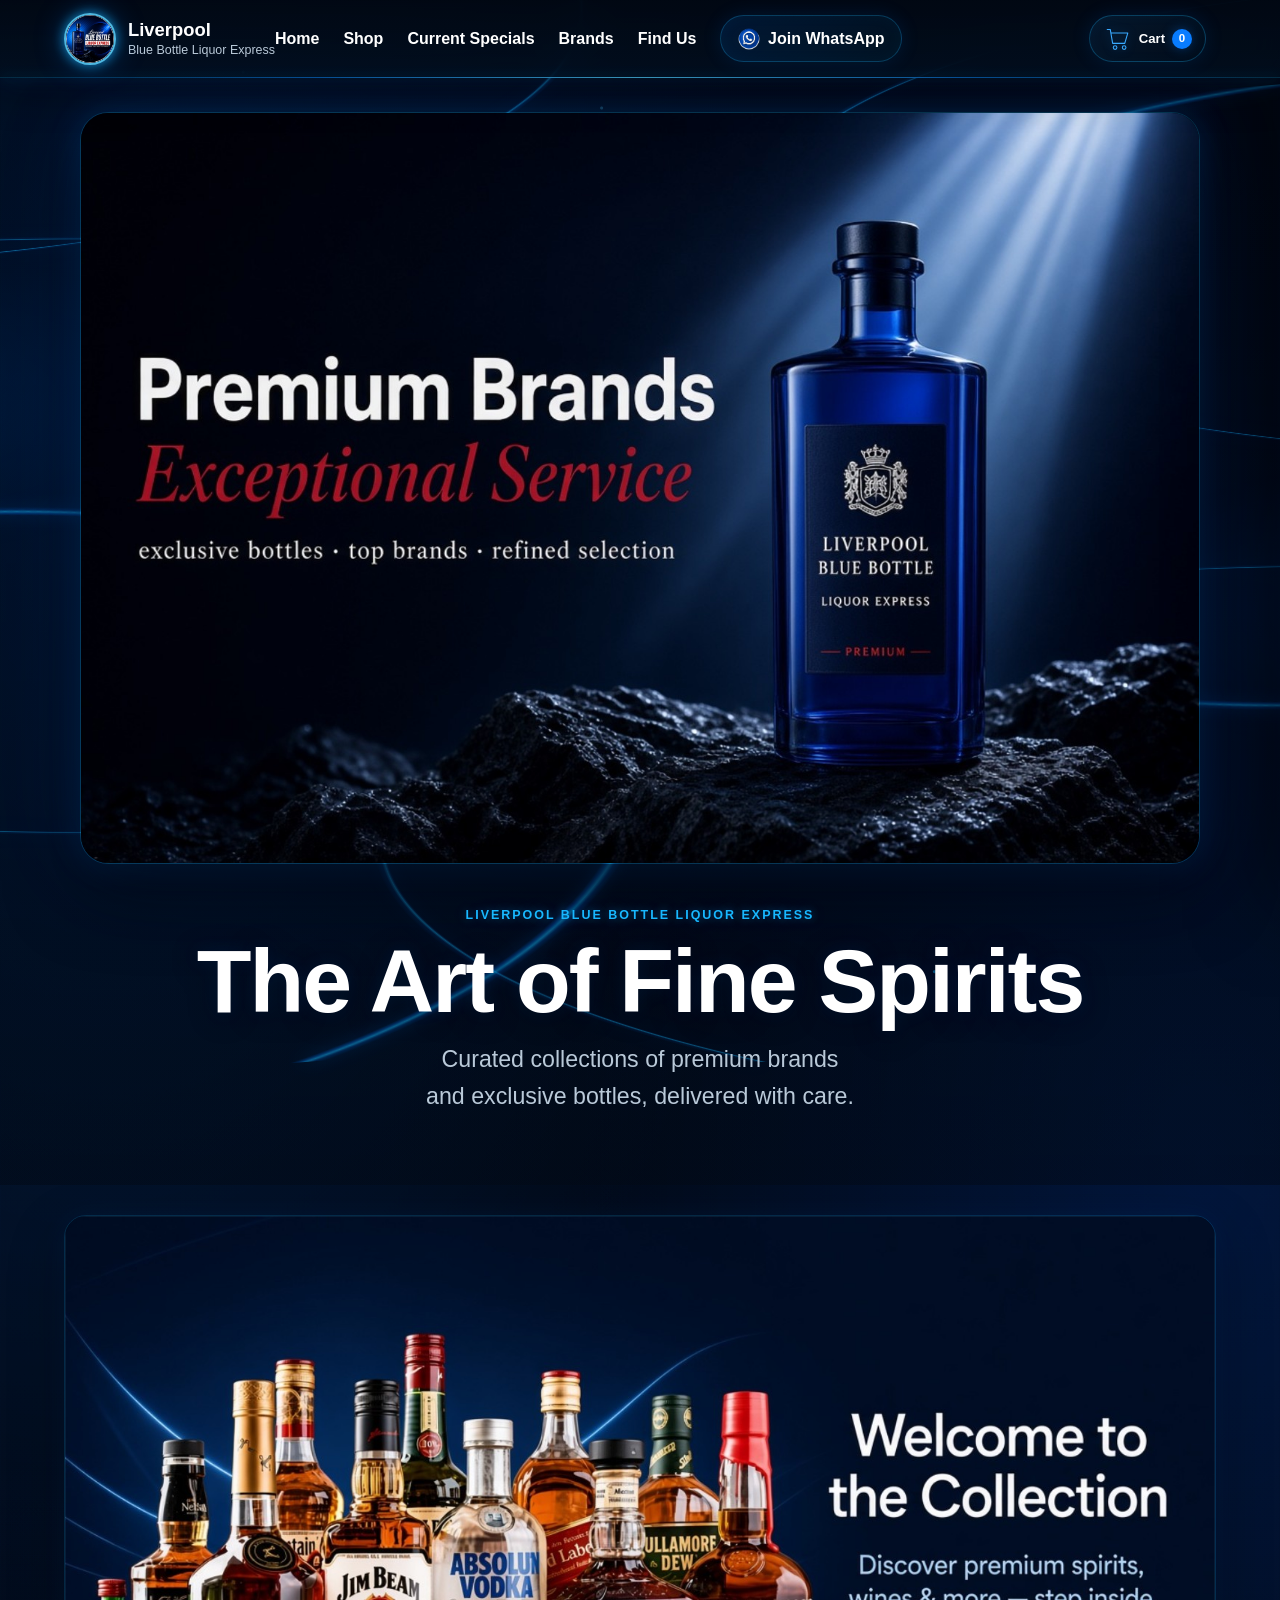
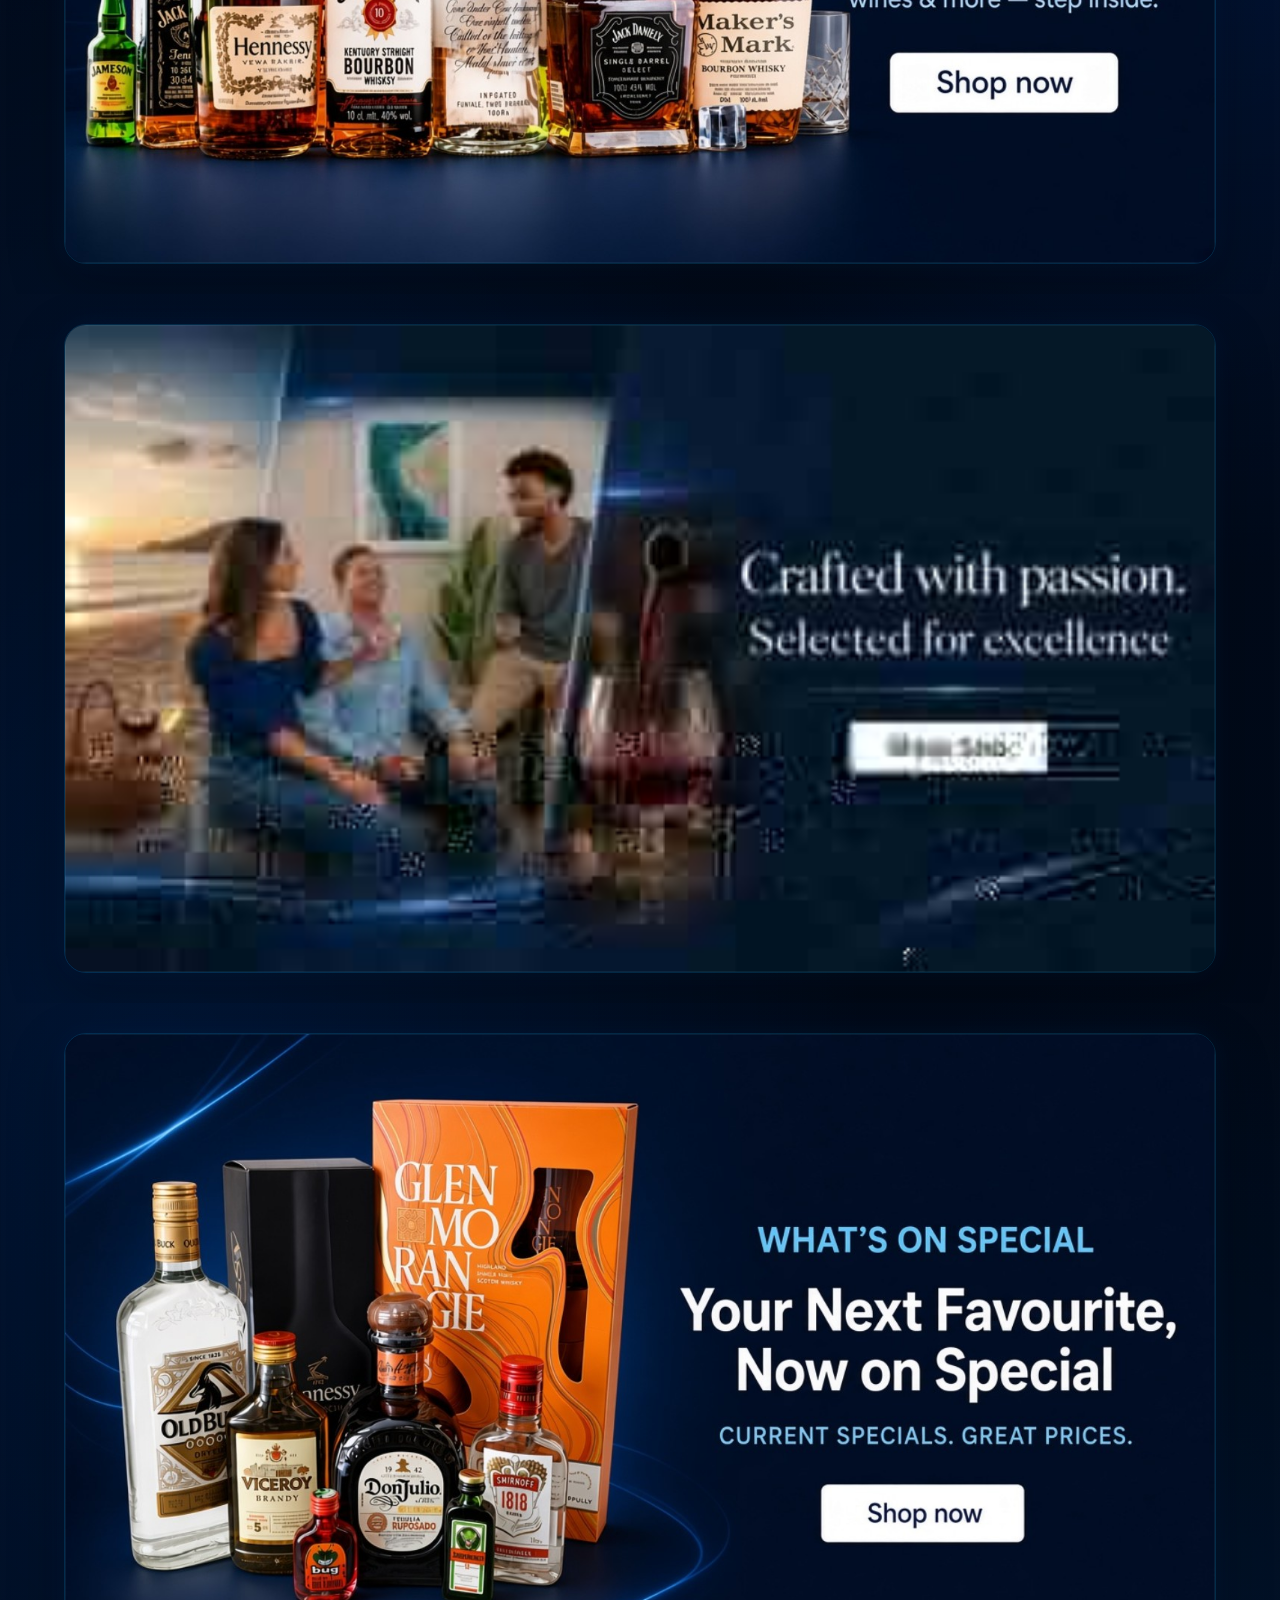
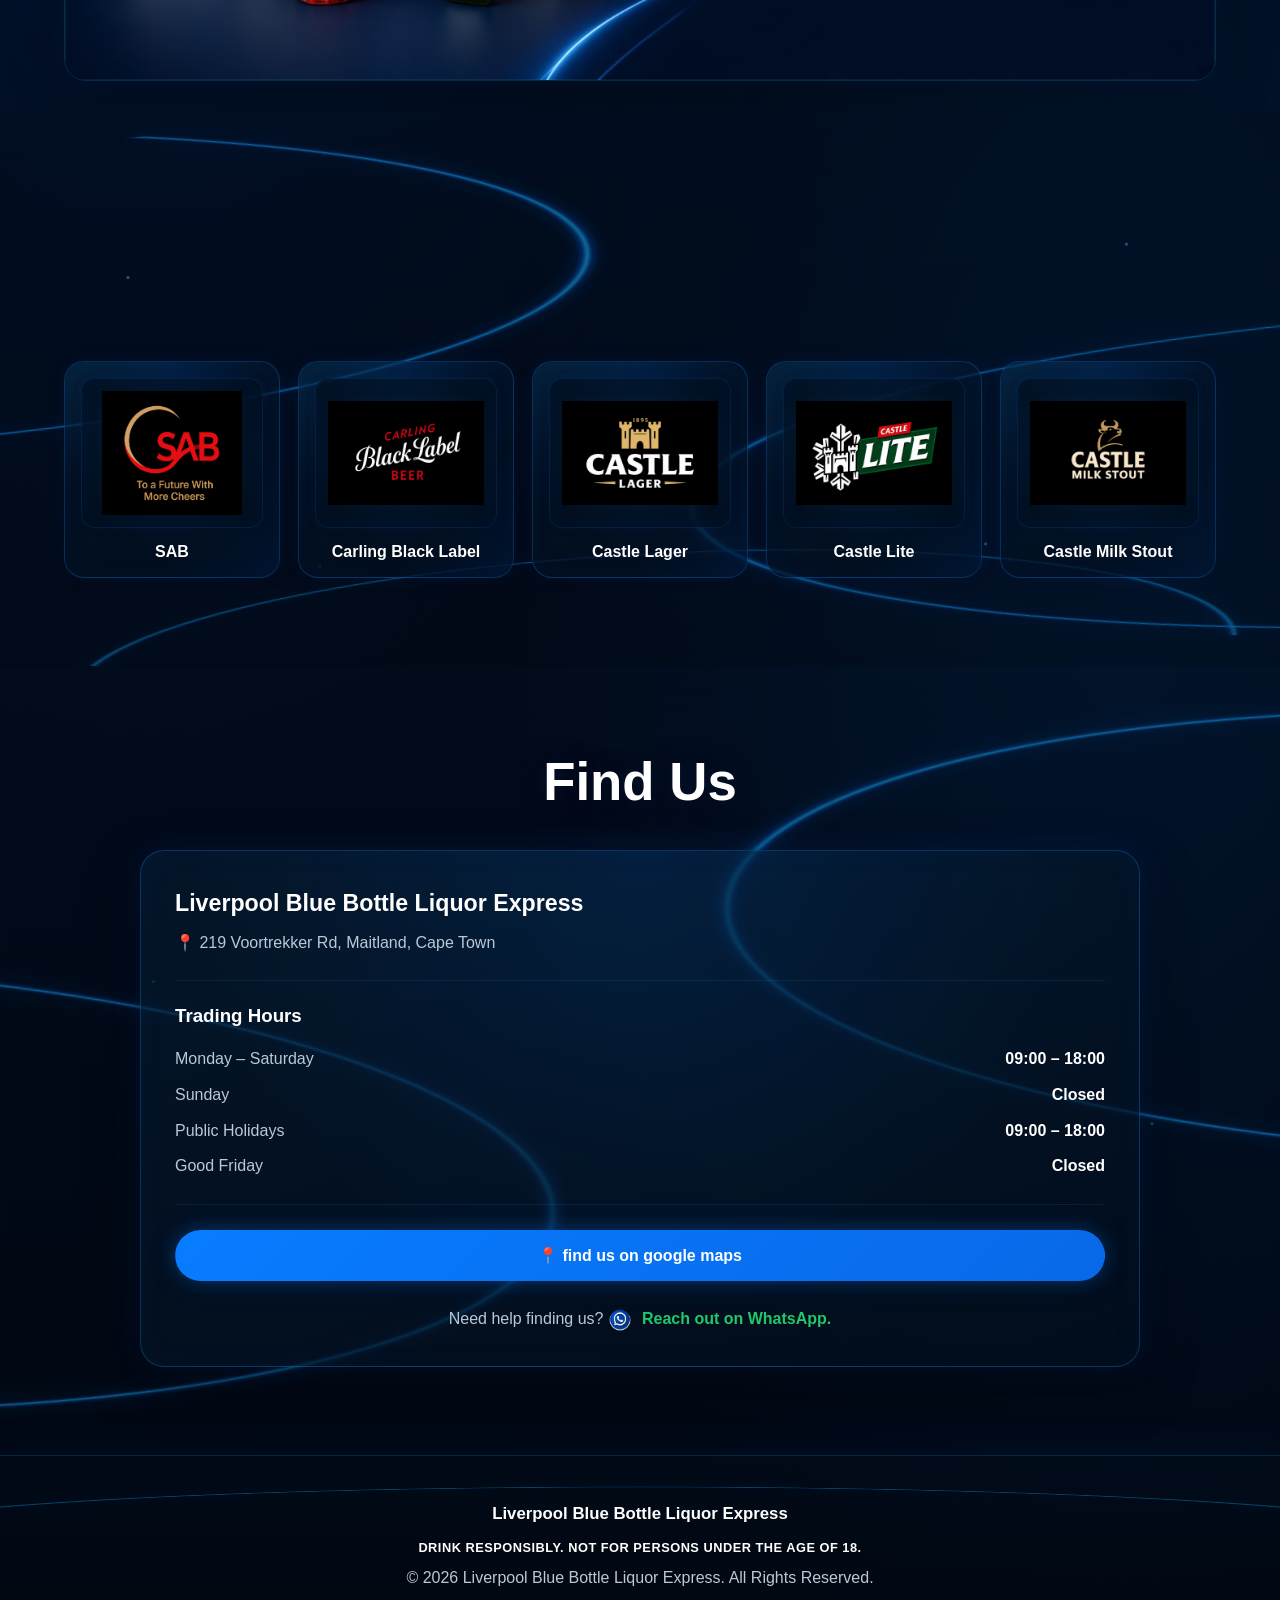
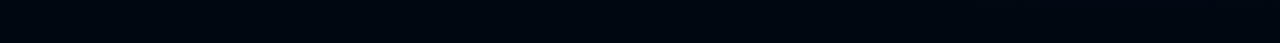
==== index.html @ b477f8f3 "Add Wine homepage section and collection banner" ====
<!DOCTYPE html>
<html data-page="home" lang="en">
<head>
<meta charset="utf-8"/>
<meta content="width=device-width, initial-scale=1.0" name="viewport"/>
<meta content="Liverpool Blue Bottle Liquor Express - current specials and great prices in Maitland, Cape Town." name="description"/>
<title>Liverpool Blue Bottle Liquor Express</title>
<link href="style.css" rel="stylesheet"/>
</head>
<body data-page="home">
<header class="site-header" id="siteHeader">
<a aria-label="Liverpool Blue Bottle Liquor Express home" class="brand" href="index.html#home">
<span aria-hidden="true" class="brand-mark">
<img alt="" height="52" src="liverpool-blue-bottle-logo.jpg" width="52"/>
</span>
<span class="brand-text">
<strong>Liverpool</strong>
<span>Blue Bottle Liquor Express</span>
</span>
</a>
<nav aria-label="Main navigation" class="desktop-nav">
<a href="index.html#home">Home</a>
<a href="shop.html#shop">Shop</a><a href="specials.html#specials">Current Specials</a>
<a href="index.html#brands">Brands</a>
<a href="index.html#visit">Find Us</a>
<a class="nav-whatsapp" href="https://chat.whatsapp.com/KhL1POpYe193PLN90ObRug" rel="noopener noreferrer" target="_blank">
<img alt="" aria-hidden="true" class="whatsapp-icon" height="24" src="whatsapp-icon.png" width="24"/>
      Join WhatsApp
    </a>
</nav>
<button aria-controls="cartDrawer" aria-expanded="false" aria-label="Open shopping cart" class="cart-button" id="cartButton" type="button">
<span aria-hidden="true" class="cart-icon-wrap">
<svg class="cart-svg" focusable="false" viewbox="0 0 48 48"><path d="M7 9h5l4 23h20l5-17H14"></path><circle cx="20" cy="39" r="3"></circle><circle cx="35" cy="39" r="3"></circle></svg>
<span class="cart-bottle-badge" id="cartBottleBadge"><svg focusable="false" viewbox="0 0 24 24"><path d="M9 3h6v4l1 2v11a2 2 0 0 1-2 2h-4a2 2 0 0 1-2-2V9l1-2V3Z"></path></svg></span>
</span>
<span class="cart-label">Cart</span>
<span class="cart-count" id="cartCount">0</span>
</button>
<button aria-controls="mobileMenu" aria-expanded="false" aria-label="Open menu" class="menu-toggle" id="menuToggle" type="button">
    ☰
  </button>
</header>
<div class="mobile-menu" id="mobileMenu">
<a href="index.html#home">Home</a>
<a href="shop.html#shop">Shop</a><a href="specials.html#specials">Current Specials</a>
<a href="index.html#brands">Brands</a>
<a href="index.html#visit">Find Us</a>
<a class="menu-whatsapp" href="https://chat.whatsapp.com/KhL1POpYe193PLN90ObRug" rel="noopener noreferrer" target="_blank">
<img alt="" aria-hidden="true" class="whatsapp-icon" height="24" src="whatsapp-icon.png" width="24"/>
    Join WhatsApp
  </a>
</div>
<main>
<!-- ============================================================
     HERO
     ============================================================ -->
<section class="hero" id="home">
<div aria-label="Liverpool Blue Bottle promotional banner" class="hero-banner">
<img alt="Premium Brands — Exceptional Service — Liverpool Blue Bottle Liquor Express" class="hero-banner-image" fetchpriority="high" height="1031" src="liverpool-blue-bottle-banner.jpg" width="1536"/>
</div>
<div class="hero-content">
<p class="eyebrow">
      LIVERPOOL BLUE BOTTLE LIQUOR EXPRESS
    </p>
<h1>
      The Art of Fine Spirits
    </h1>
<p class="hero-subtitle">
      Curated collections of premium brands<br/>
      and exclusive bottles, delivered with care.
    </p>
</div>
</section><section aria-label="Shop all products promotion" class="shop-promo section">
<div class="shop-promo-banner">
<a aria-label="Enter the Liverpool Blue Bottle shop" class="shop-promo-link" href="shop.html#shop">
<img alt="Welcome to the Collection — Discover premium spirits, wines and more — Shop now" class="shop-promo-image" height="864" loading="lazy" src="shop-promo-banner.jpg" width="1536"/>
</a>
</div>
</section><section aria-label="Wine collection promotion" class="shop-promo section">
<div class="shop-promo-banner">
<a aria-label="Enter the Liverpool Blue Bottle wine collection" class="shop-promo-link" href="wine.html#wine">
<img alt="Wine collection — crafted with passion — selected for excellence — Shop now" class="shop-promo-image" height="864" loading="lazy" src="wine-promo-banner.jpg" width="1536"/>
</a>
</div>
</section><section aria-label="Current specials promotion" class="specials-promo section">
<div class="specials-promo-banner">
<a aria-label="View current specials" class="specials-promo-link" href="specials.html#specials">
<img alt="What's on special — Your Next Favourite, Now on Special — Current Specials. Great Prices." class="specials-promo-image" height="864" loading="lazy" src="specials-promo-banner.jpg" width="1536"/>
</a>
</div>
</section>
<!-- ============================================================
     CURRENT SPECIALS
     ============================================================ -->
<!-- ============================================================
     FEATURED BRANDS
     ============================================================ -->
<section class="section brands-section" id="brands">
<div class="section-heading">
<p class="eyebrow">
      BRANDS YOU KNOW
    </p>
<h2>
      Featured Brands
    </h2>
<p class="specials-subtitle">
      QUALITY BRANDS. GREAT CHOICE.
    </p>
</div>
<div class="brands-grid">
<article class="brand-card">
<div class="brand-logo-area">
<img alt="SAB" loading="lazy" src="sab-logo.png"/>
</div>
<h3>SAB</h3>
</article>
<article class="brand-card">
<div class="brand-logo-area">
<img alt="Carling Black Label" loading="lazy" src="carling-black-label-logo.png"/>
</div>
<h3>Carling Black Label</h3>
</article>
<article class="brand-card">
<div class="brand-logo-area">
<img alt="Castle Lager" loading="lazy" src="castle-lager-logo.png"/>
</div>
<h3>Castle Lager</h3>
</article>
<article class="brand-card">
<div class="brand-logo-area">
<img alt="Castle Lite" loading="lazy" src="castle-lite-logo.png"/>
</div>
<h3>Castle Lite</h3>
</article>
<article class="brand-card">
<div class="brand-logo-area">
<img alt="Castle Milk Stout" loading="lazy" src="castle-milk-stout-logo.png"/>
</div>
<h3>Castle Milk Stout</h3>
</article>
</div>
</section>
<!-- ============================================================
     FIND US
     ============================================================ -->
<section class="visit section" id="visit">
<div class="section-heading">
<h2>Find Us</h2>
</div>
<div class="visit-card">
<div class="visit-main">
<h3>
        Liverpool Blue Bottle Liquor Express
      </h3>
<p class="address">
        📍 219 Voortrekker Rd, Maitland, Cape Town
      </p>
</div>
<div class="hours">
<h3>Trading Hours</h3>
<p>
<span>Monday – Saturday</span>
<strong>09:00 – 18:00</strong>
</p>
<p>
<span>Sunday</span>
<strong>Closed</strong>
</p>
<p>
<span>Public Holidays</span>
<strong>09:00 – 18:00</strong>
</p>
<p>
<span>Good Friday</span>
<strong>Closed</strong>
</p>
</div>
<a class="btn primary" href="https://www.google.com/maps/search/?api=1&amp;query=219+Voortrekker+Rd,+Maitland,+Cape+Town" rel="noopener noreferrer" target="_blank">
      📍 find us on google maps
    </a>
<p class="whatsapp-prompt">

      Need help finding us?

      <a class="whatsapp-prompt-link" href="https://chat.whatsapp.com/KhL1POpYe193PLN90ObRug" rel="noopener noreferrer" target="_blank">
<img alt="" aria-hidden="true" class="whatsapp-icon prompt-icon" height="24" src="whatsapp-icon.png" width="24"/>

        Reach out on WhatsApp.

      </a>
</p>
</div>
</section>
<!-- ============================================================
     SHOPPING CART / ORDER SYSTEM
     ============================================================ -->
<div class="cart-overlay" hidden="" id="cartOverlay"></div>
<aside aria-hidden="true" aria-labelledby="cartTitle" class="cart-drawer" id="cartDrawer">
<div class="cart-drawer-header">
<div>
<p class="cart-eyebrow">YOUR SELECTION</p>
<h2 id="cartTitle">Shopping Cart</h2>
</div>
<button aria-label="Close shopping cart" class="cart-close" id="cartClose" type="button">×</button>
</div>
<div class="collection-notice">
<strong>IN-STORE COLLECTION ONLY</strong>
<span>Cash on collection • No delivery</span>
</div>
<div class="cart-items" id="cartItems"></div>
<div class="cart-empty" id="cartEmpty">
<div aria-hidden="true" class="empty-cart-icon"><svg viewbox="0 0 48 48"><path d="M7 9h5l4 23h20l5-17H14"></path><circle cx="20" cy="39" r="3"></circle><circle cx="35" cy="39" r="3"></circle></svg></div>
<h3>Your cart is empty</h3>
<p>Add products from the shop or current specials to start your order.</p>
</div>
<div class="cart-summary" hidden="" id="cartSummary">
<div><span>Subtotal</span><strong id="cartSubtotal">R0.00</strong></div>
<div><span>Discount</span><strong class="discount" id="cartDiscount">–R0.00</strong></div>
<div class="cart-total"><span>Total</span><strong id="cartTotal">R0.00</strong></div>
<button class="clear-cart-button" hidden="" id="clearCartButton" type="button">Clear All</button>
</div>
<form class="order-form" hidden="" id="orderForm">
<label for="customerName">Customer name</label>
<input autocomplete="name" id="customerName" name="customerName" placeholder="Your name" required="" type="text"/>
<label for="customerPhone">Phone</label>
<input autocomplete="tel" id="customerPhone" name="customerPhone" placeholder="Your phone number" required="" type="tel"/>
<button class="place-order-button" id="placeOrderButton" type="submit">
<span aria-hidden="true" class="place-order-bottle"><svg viewbox="0 0 24 24"><path d="M9 3h6v4l1 2v11a2 2 0 0 1-2 2h-4a2 2 0 0 1-2-2V9l1-2V3Z"></path><path class="plus" d="M12 11v6M9 14h6"></path></svg></span>
<span>Place Order – Get Ticket</span>
</button>
</form>
<div class="order-confirmation" hidden="" id="orderConfirmation">
<div class="ticket-kicker">ORDER CONFIRMED</div>
<div class="ticket-number" id="ticketNumber">LBB-000000</div>
<p class="confirmation-note">Your order is ready for in-store collection. Your WhatsApp message has been prepared.</p>
<div class="confirmation-summary" id="confirmationSummary"></div>
<button class="new-order-button" id="newOrderButton" type="button">Start New Order</button>
</div>
</aside>
</main>
<!-- ============================================================
     FOOTER
     ============================================================ -->
<footer>
<div class="footer-brand">
    Liverpool Blue Bottle Liquor Express
  </div>
<p class="responsible">
    DRINK RESPONSIBLY.
    NOT FOR PERSONS UNDER THE AGE OF 18.
  </p>
<p>
    © <span id="year"></span>
    Liverpool Blue Bottle Liquor Express.
    All Rights Reserved.
  </p>
</footer>
<!-- ============================================================
     BACK TO TOP
     ============================================================ -->
<button aria-label="Back to top" class="back-top" id="backTop" type="button">
  ↑
</button>
<script src="catalog-data.js"></script><script src="catalog.js"></script><script src="script.js"></script>
</body>
</html>
---- style.css ----
@import url("style-base.css");
@import url("product-card-fix.css");
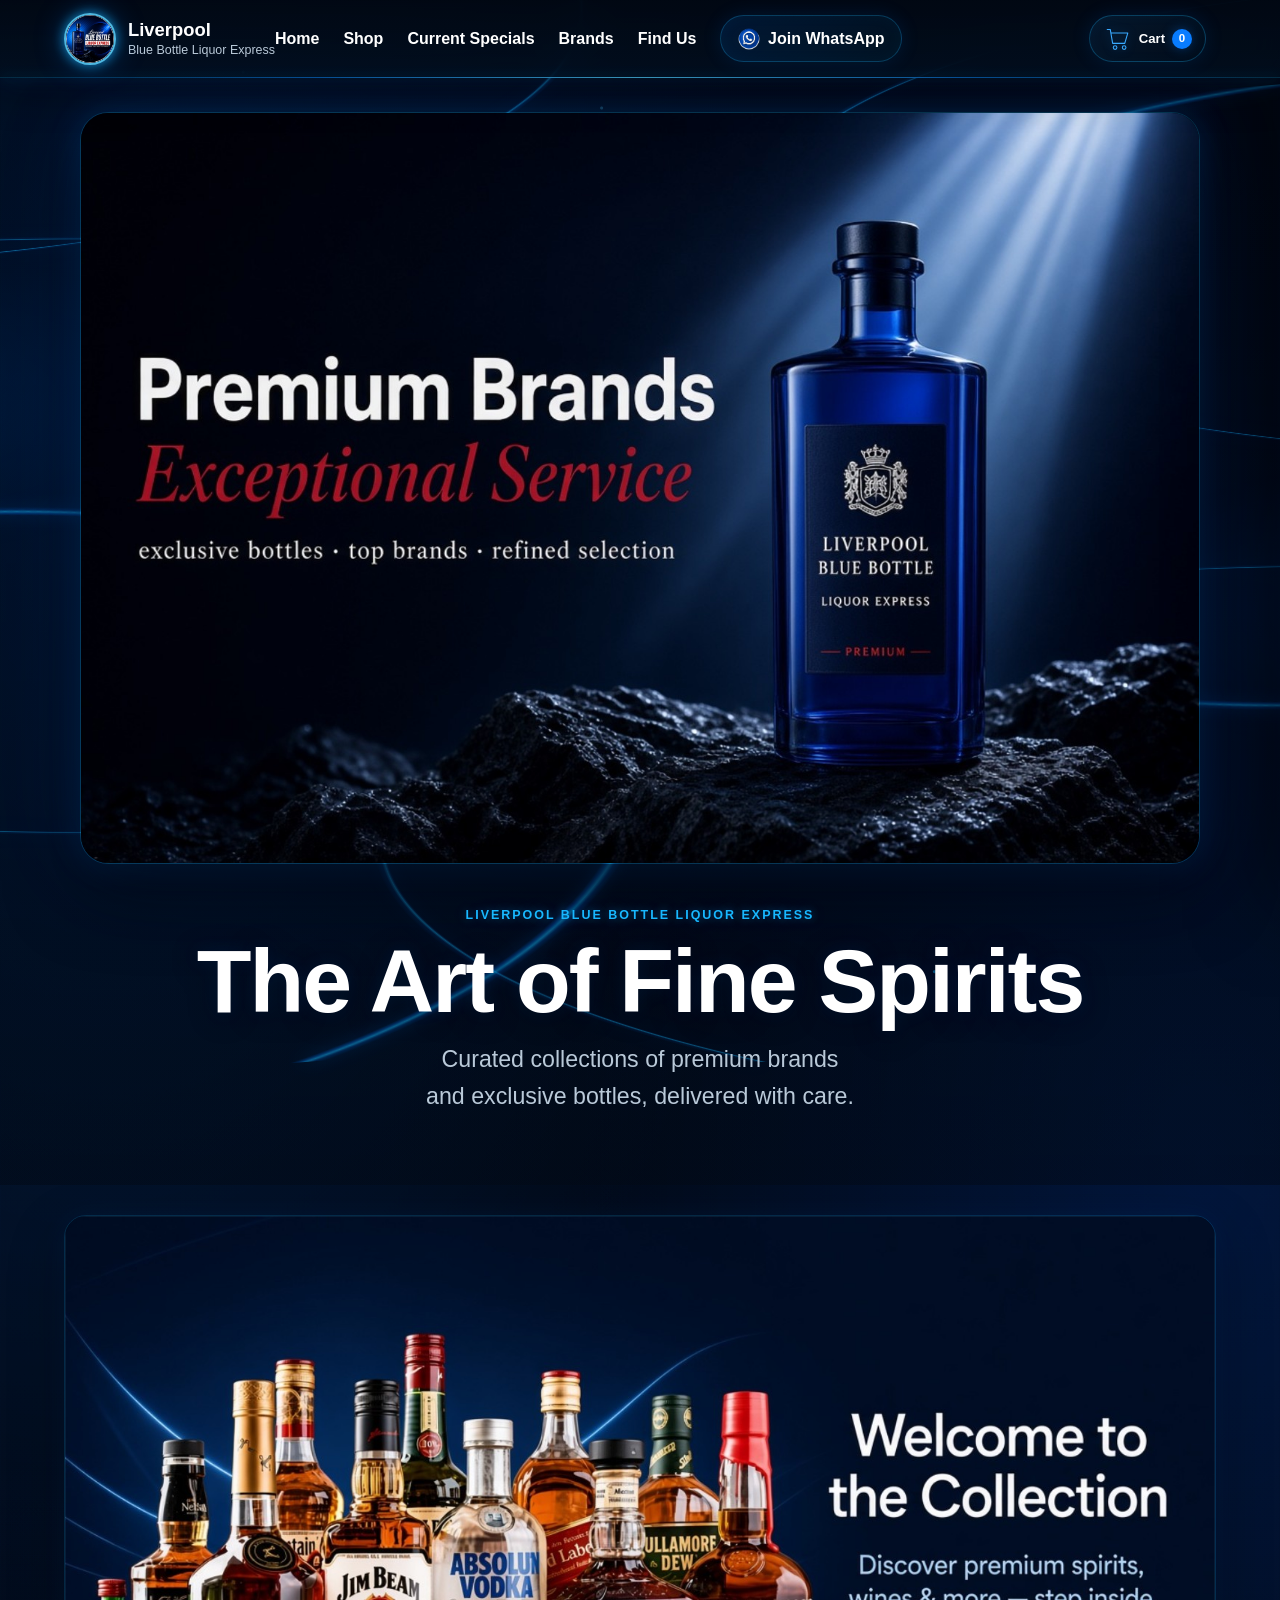
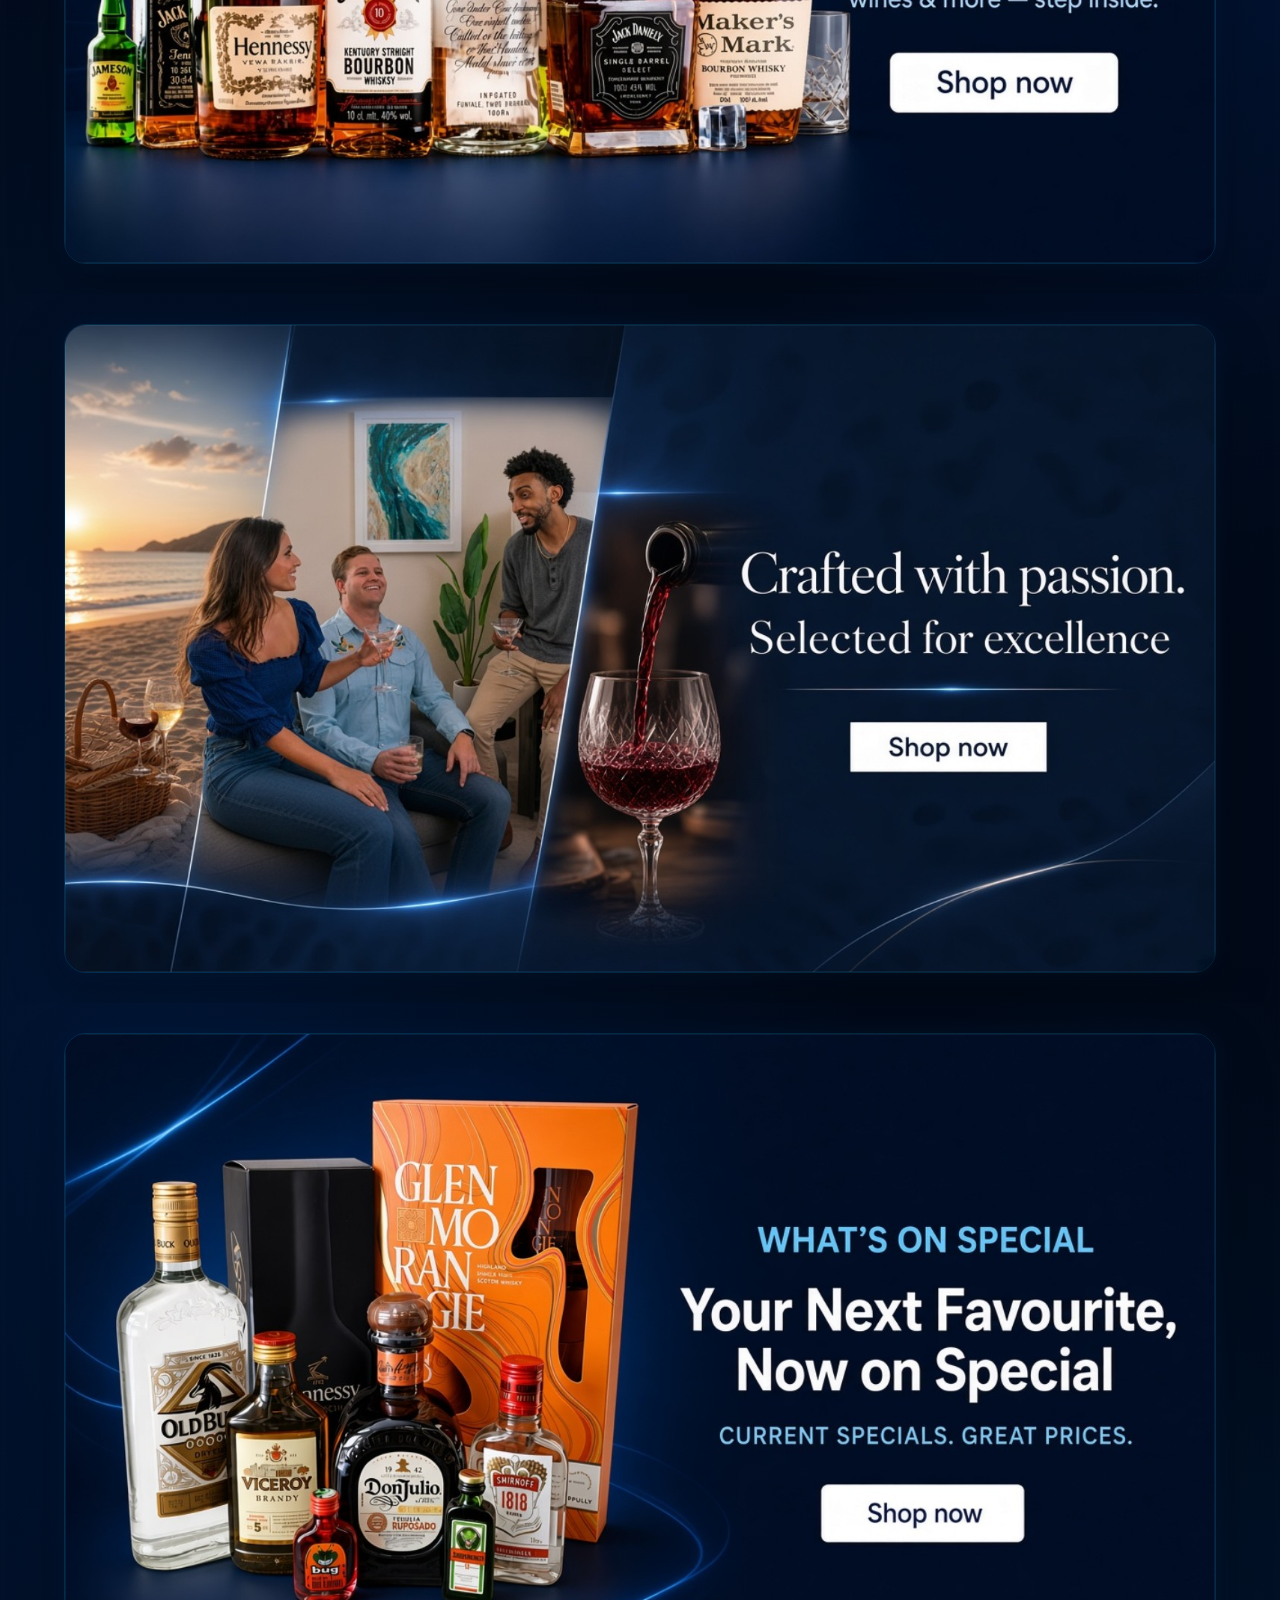
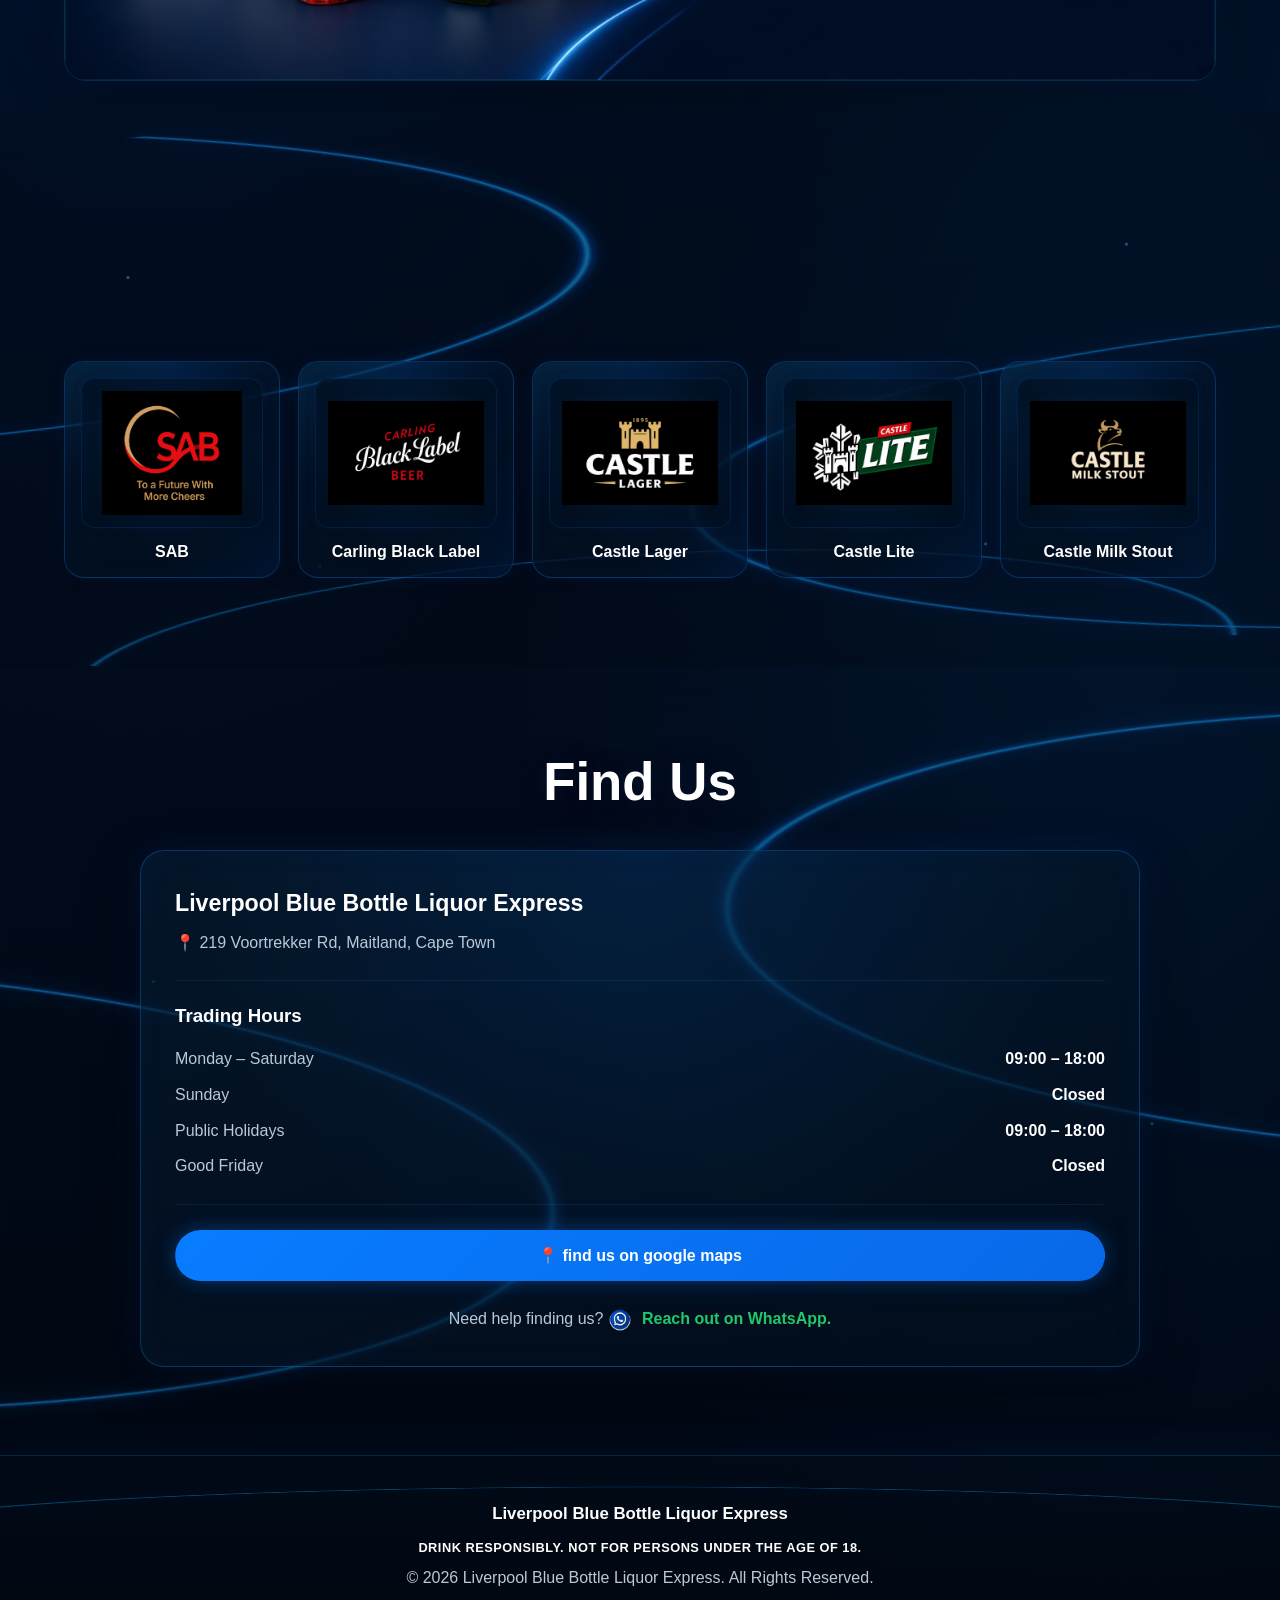
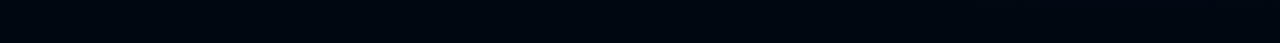
==== commit b97b6fd3: "Refresh catalogue data cache on all catalogue pages" ====
--- a/index.html
+++ b/index.html
@@ -261,6 +261,6 @@
 <button aria-label="Back to top" class="back-top" id="backTop" type="button">
   ↑
 </button>
-<script src="catalog-data.js"></script><script src="catalog.js"></script><script src="script.js"></script>
+<script src="catalog-data.js?v=20260920"></script><script src="catalog.js"></script><script src="script.js"></script>
 </body>
 </html>
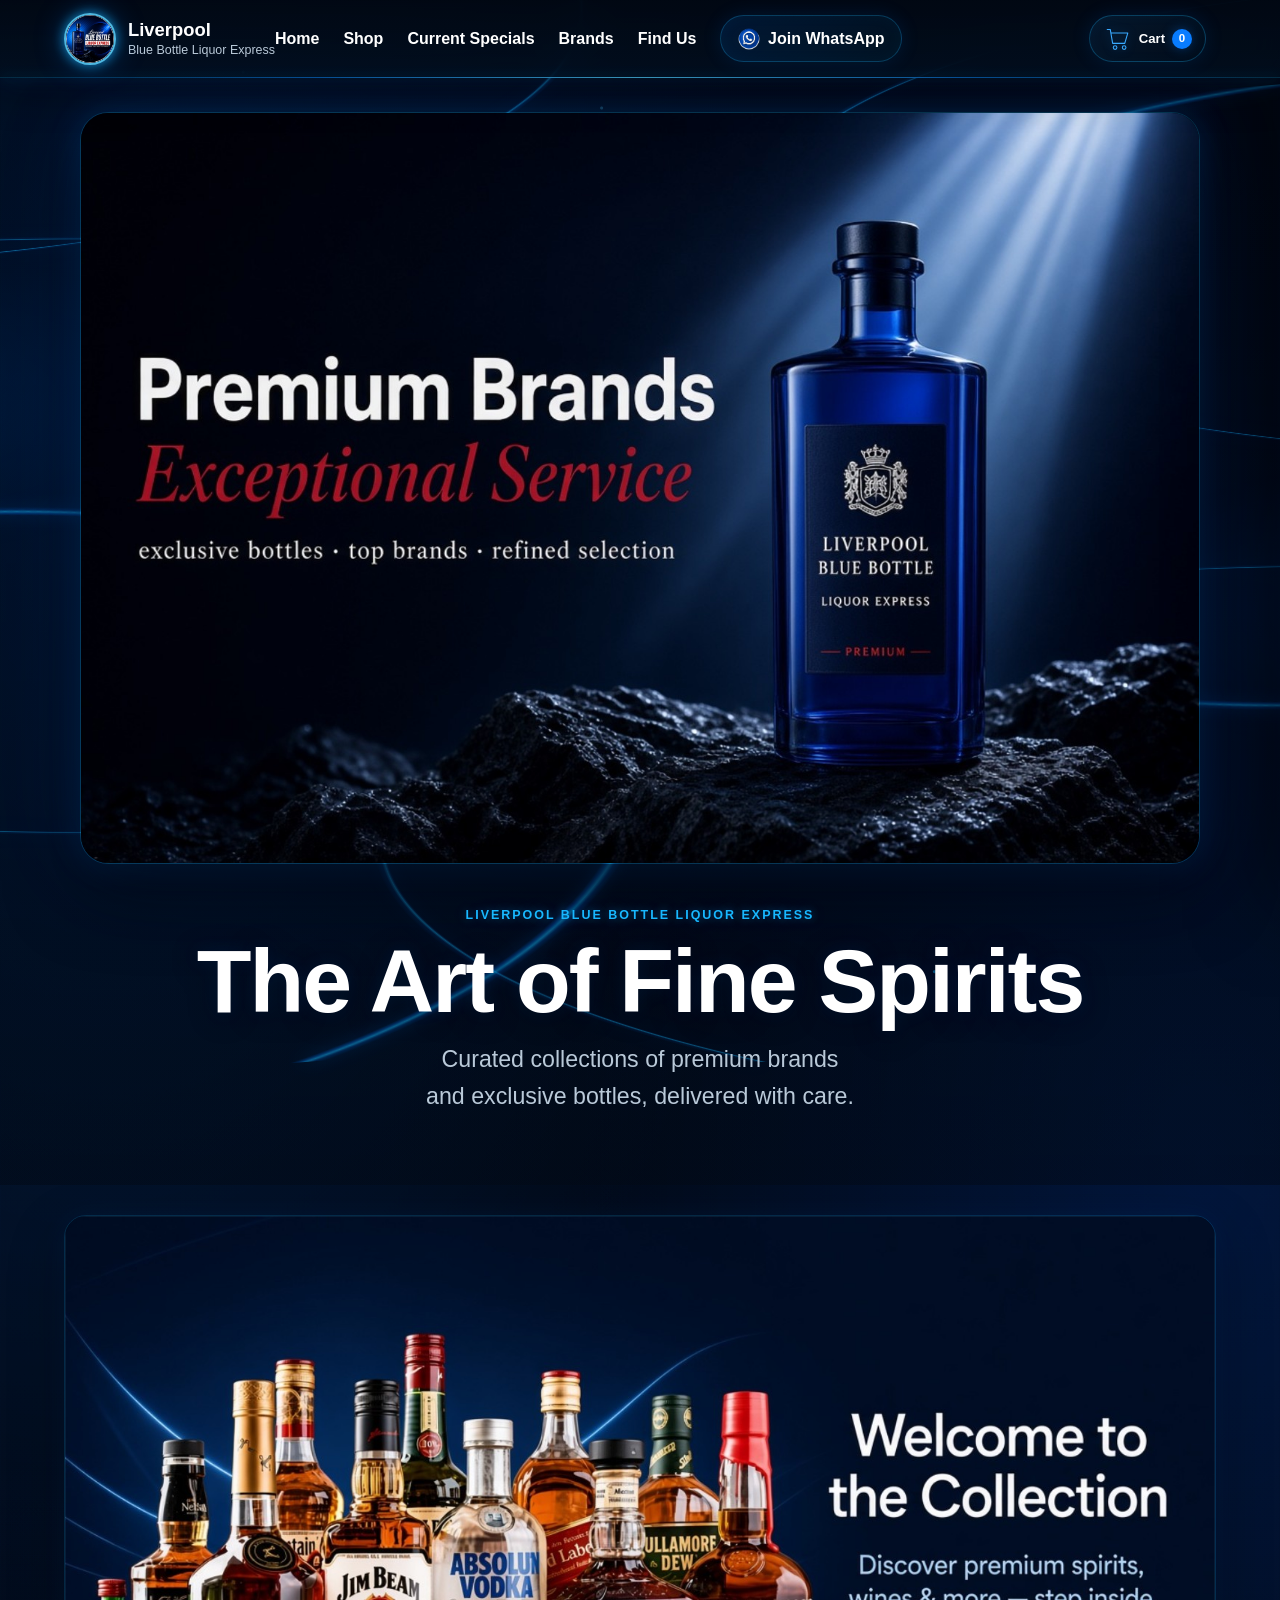
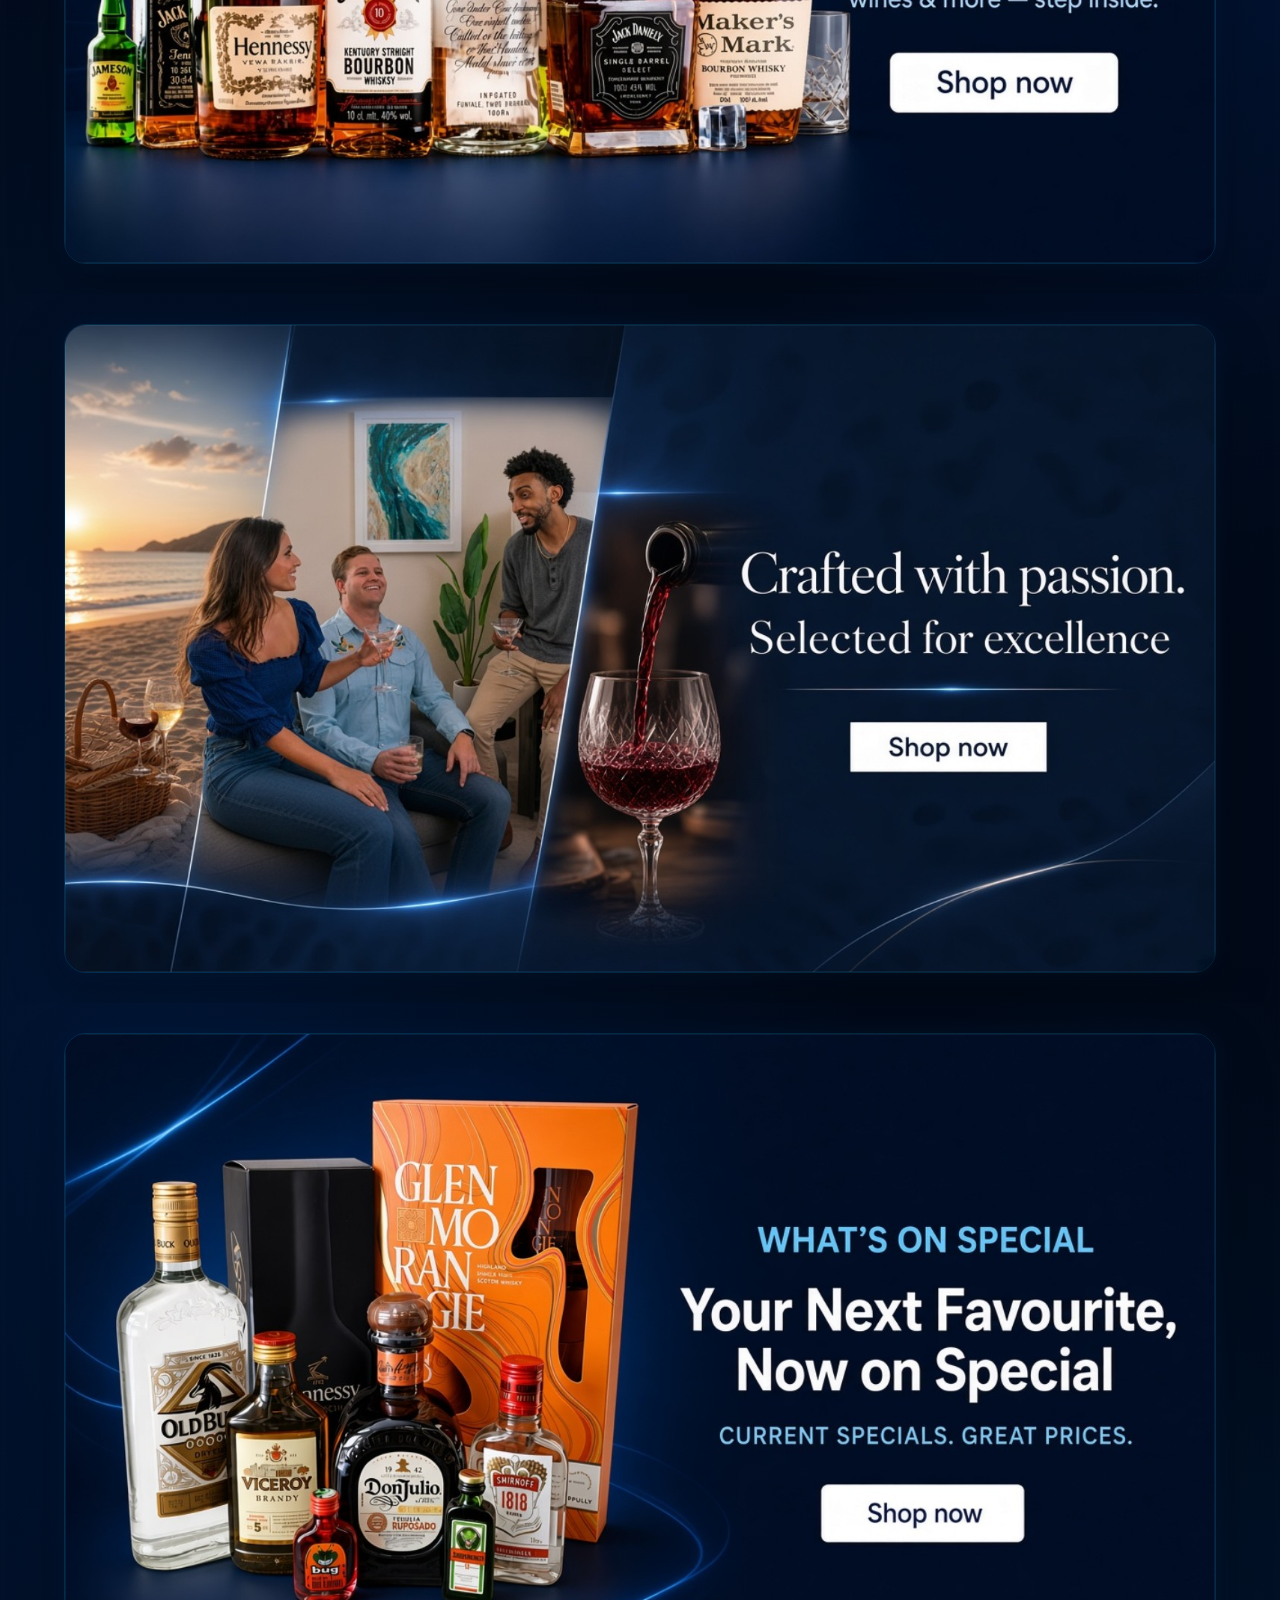
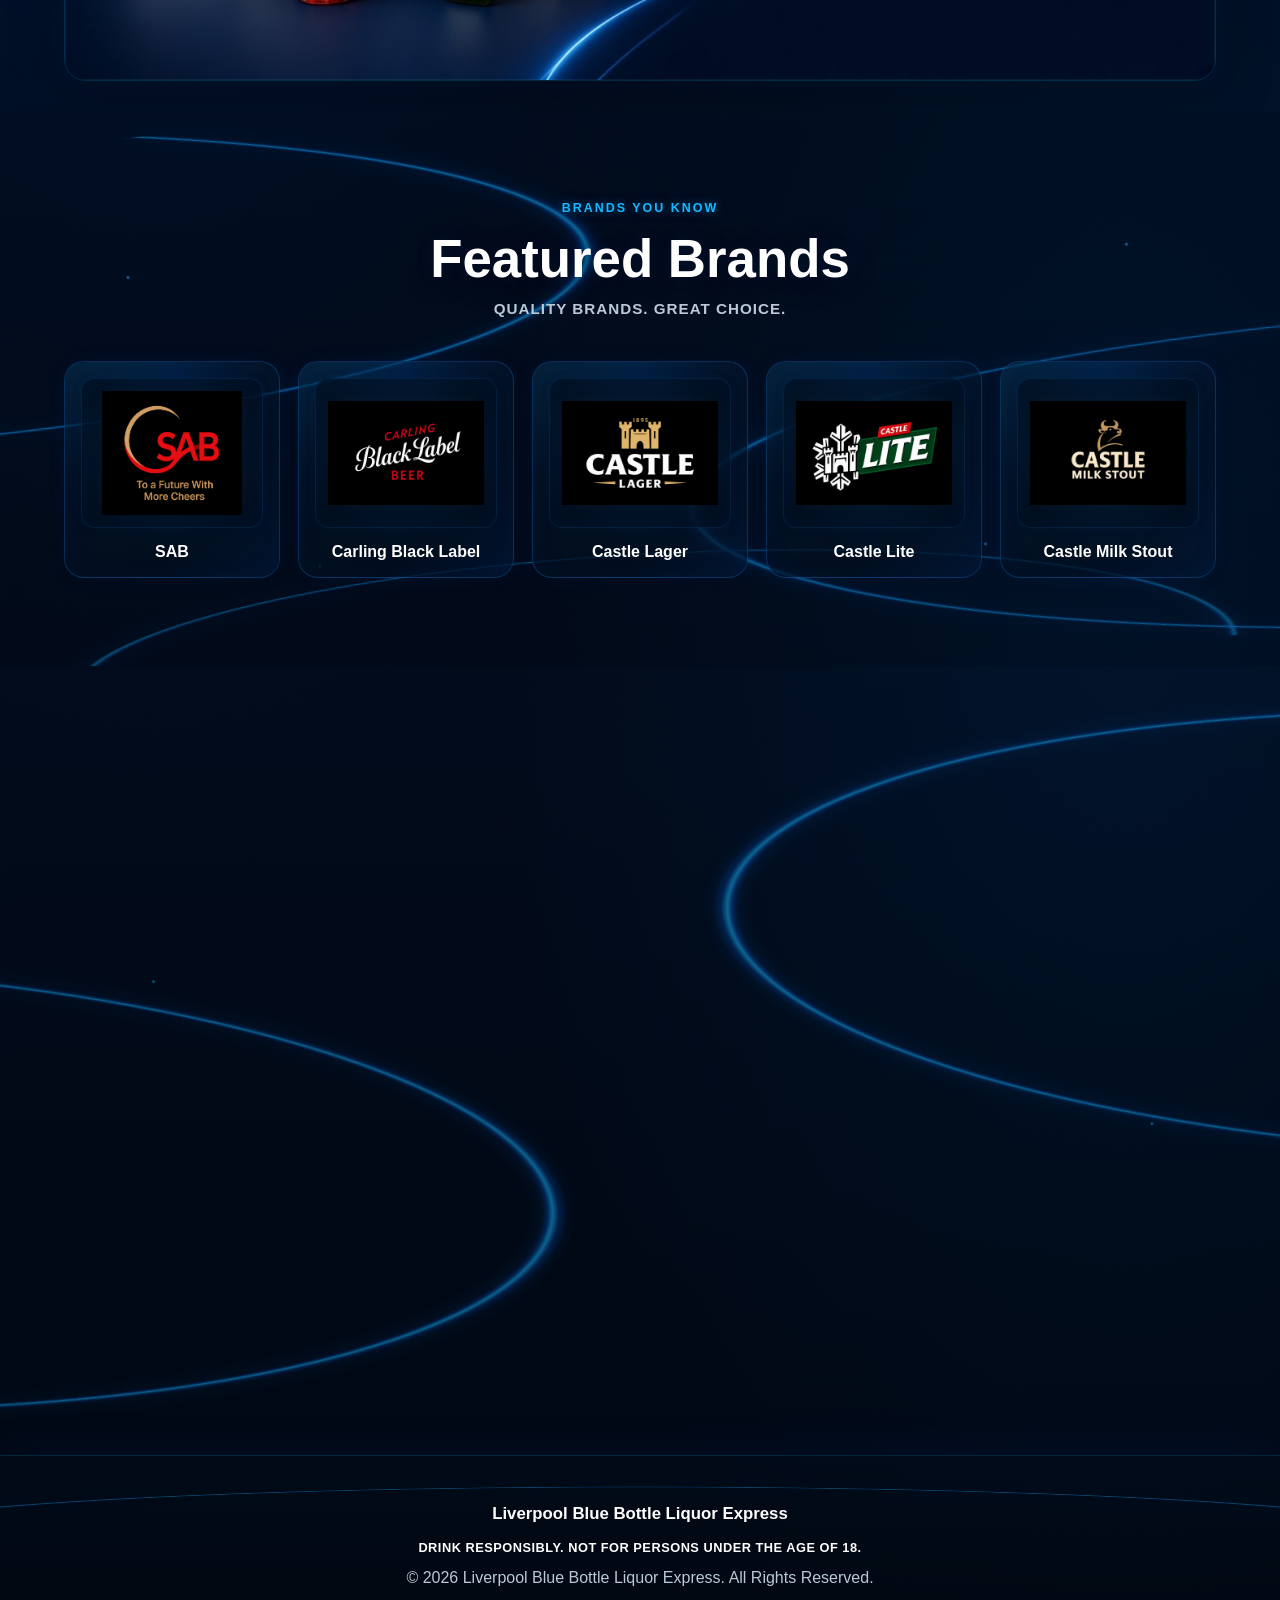
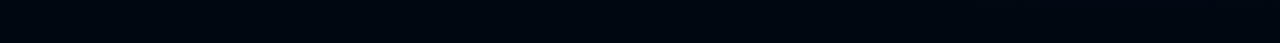
==== commit 4cebe4e3: "Refresh catalogue data cache version" ====
--- a/index.html
+++ b/index.html
@@ -261,6 +261,6 @@
 <button aria-label="Back to top" class="back-top" id="backTop" type="button">
   ↑
 </button>
-<script src="catalog-data.js?v=20260920"></script><script src="catalog.js"></script><script src="script.js"></script>
+<script src="catalog-data.js?v=20260920-3"></script><script src="catalog.js"></script><script src="script.js"></script>
 </body>
 </html>
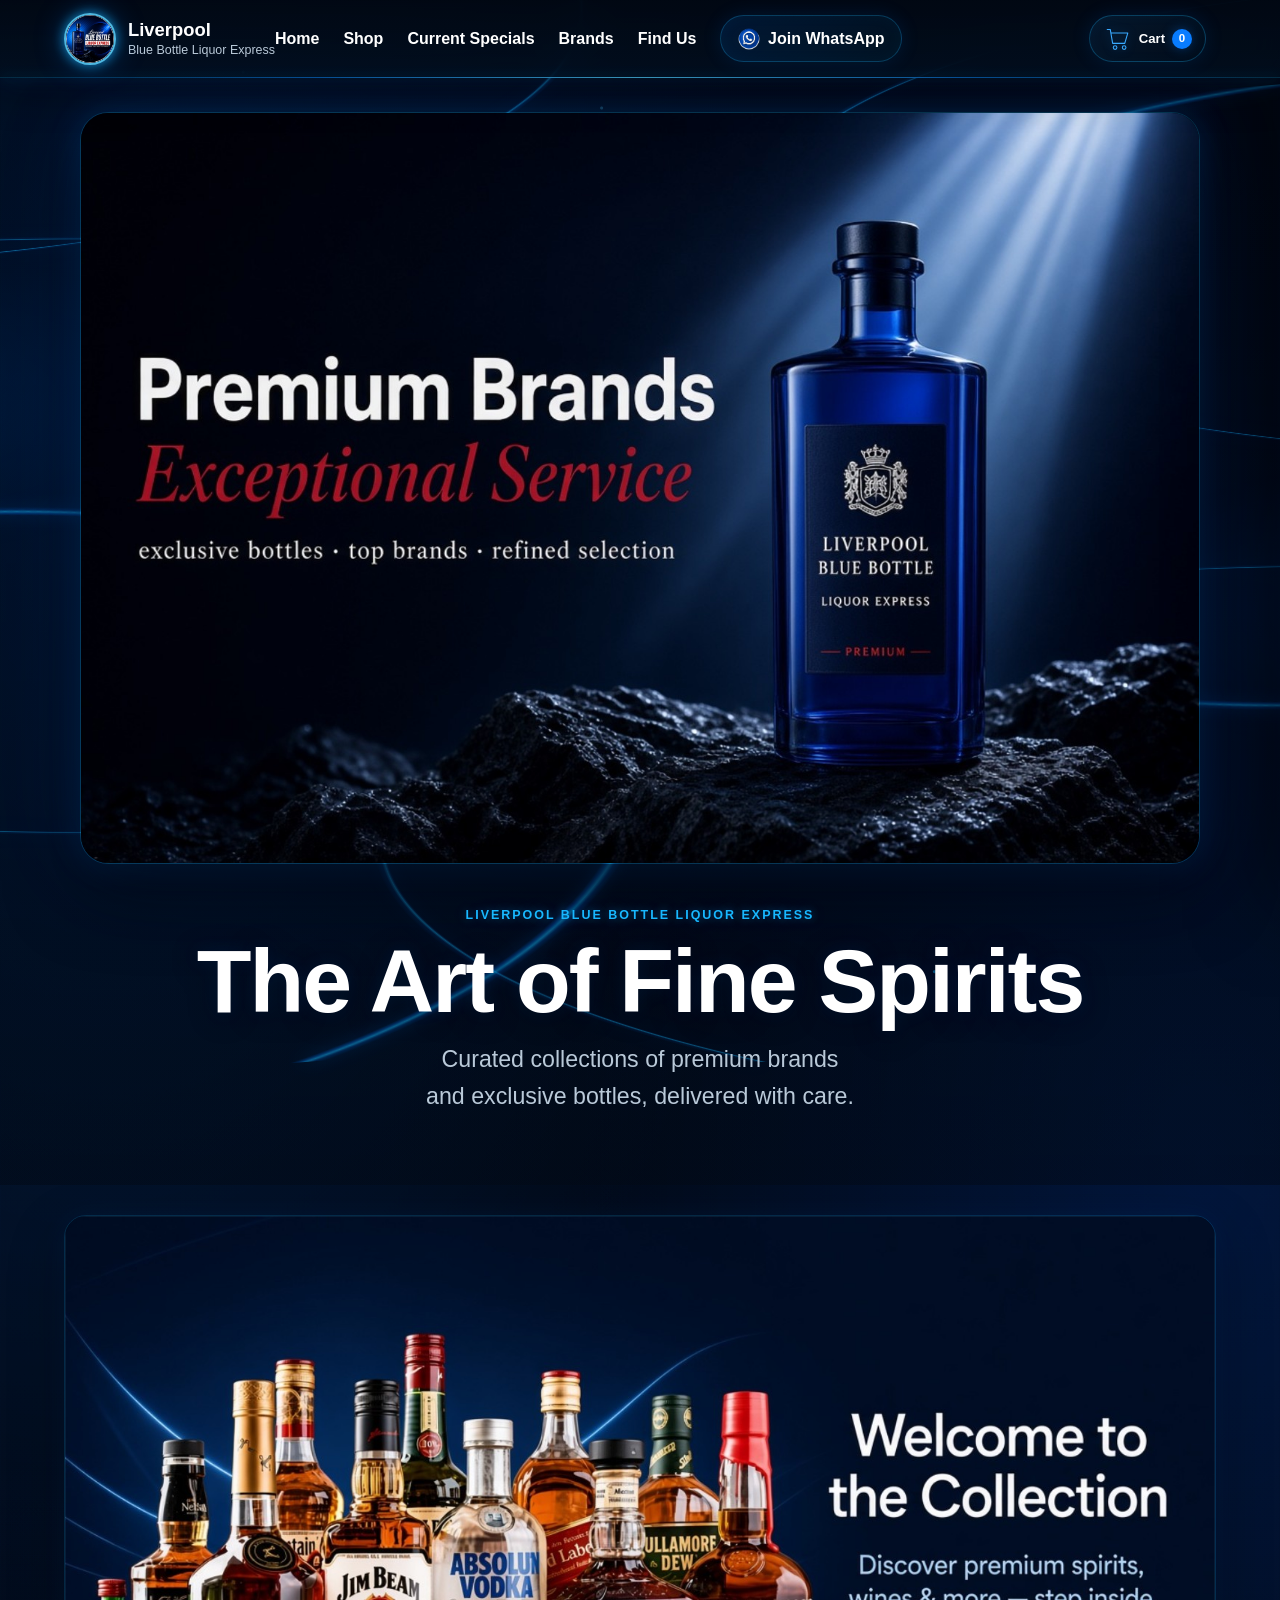
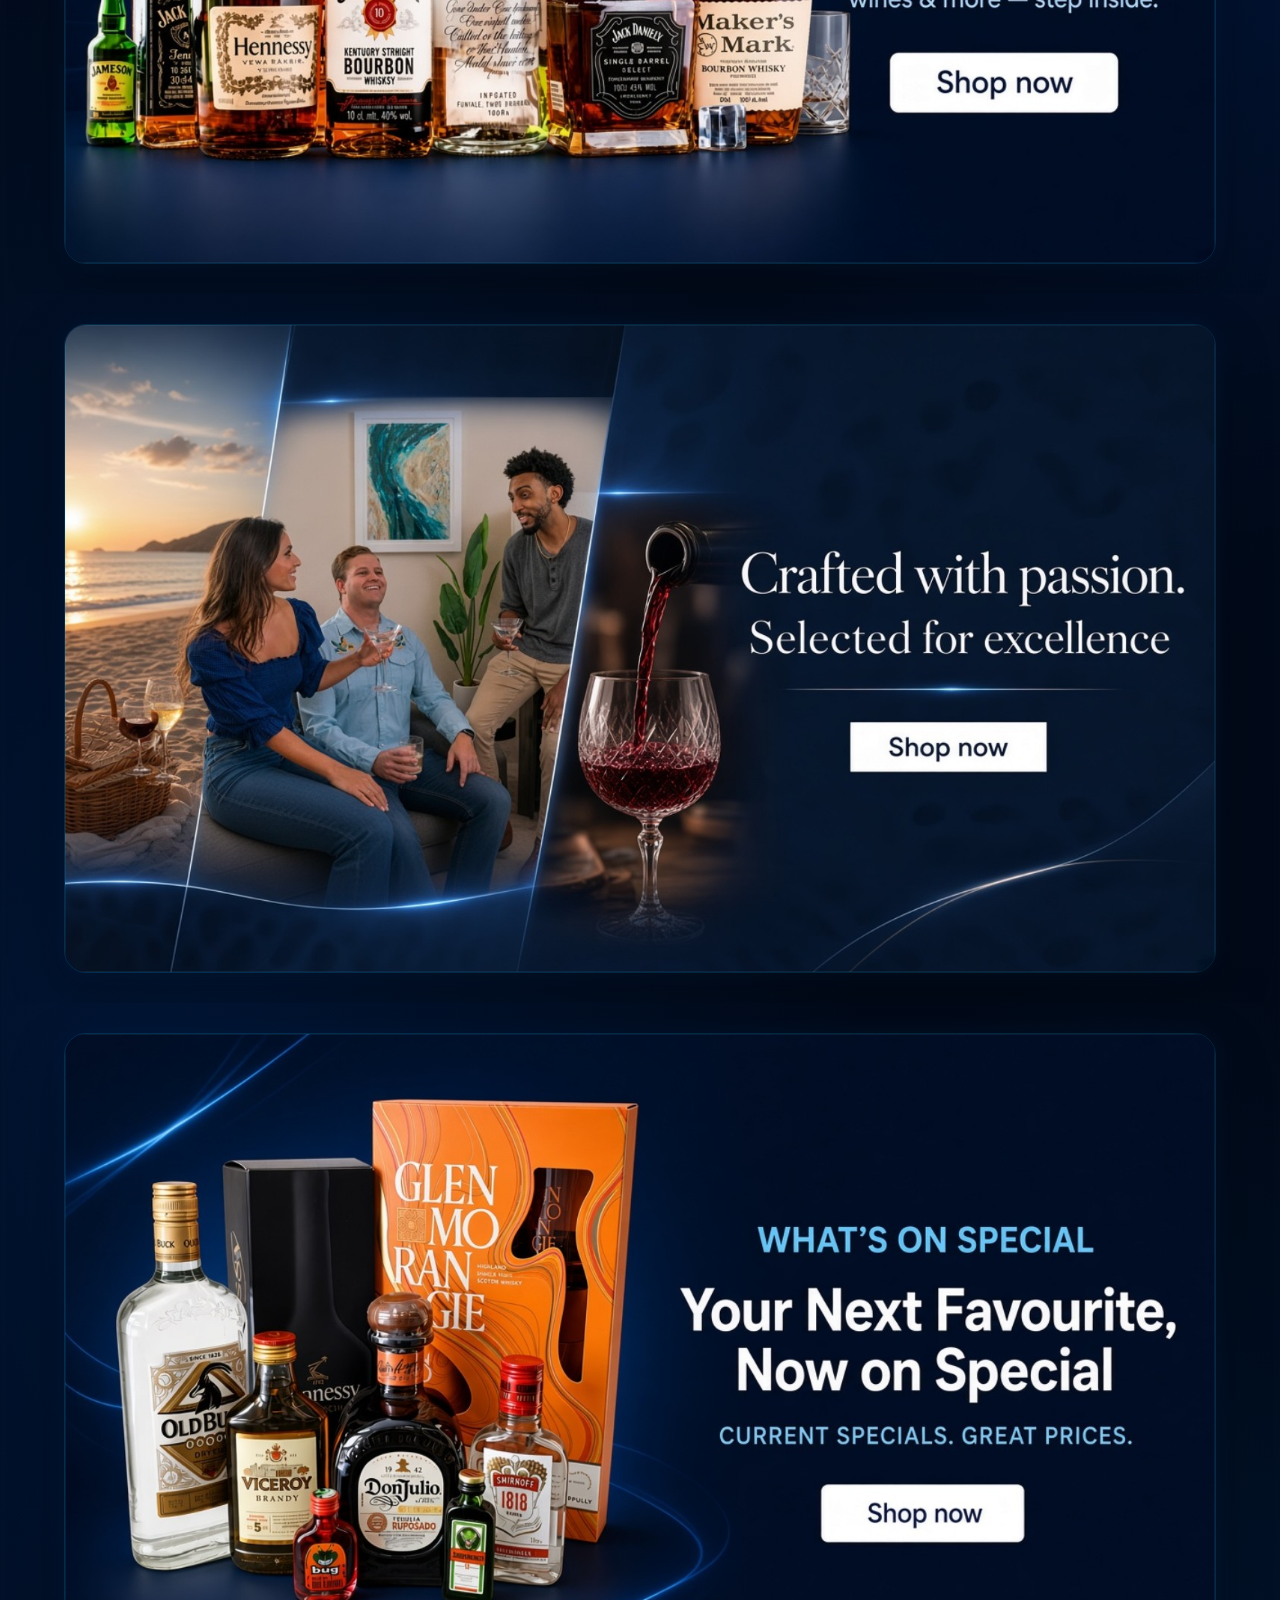
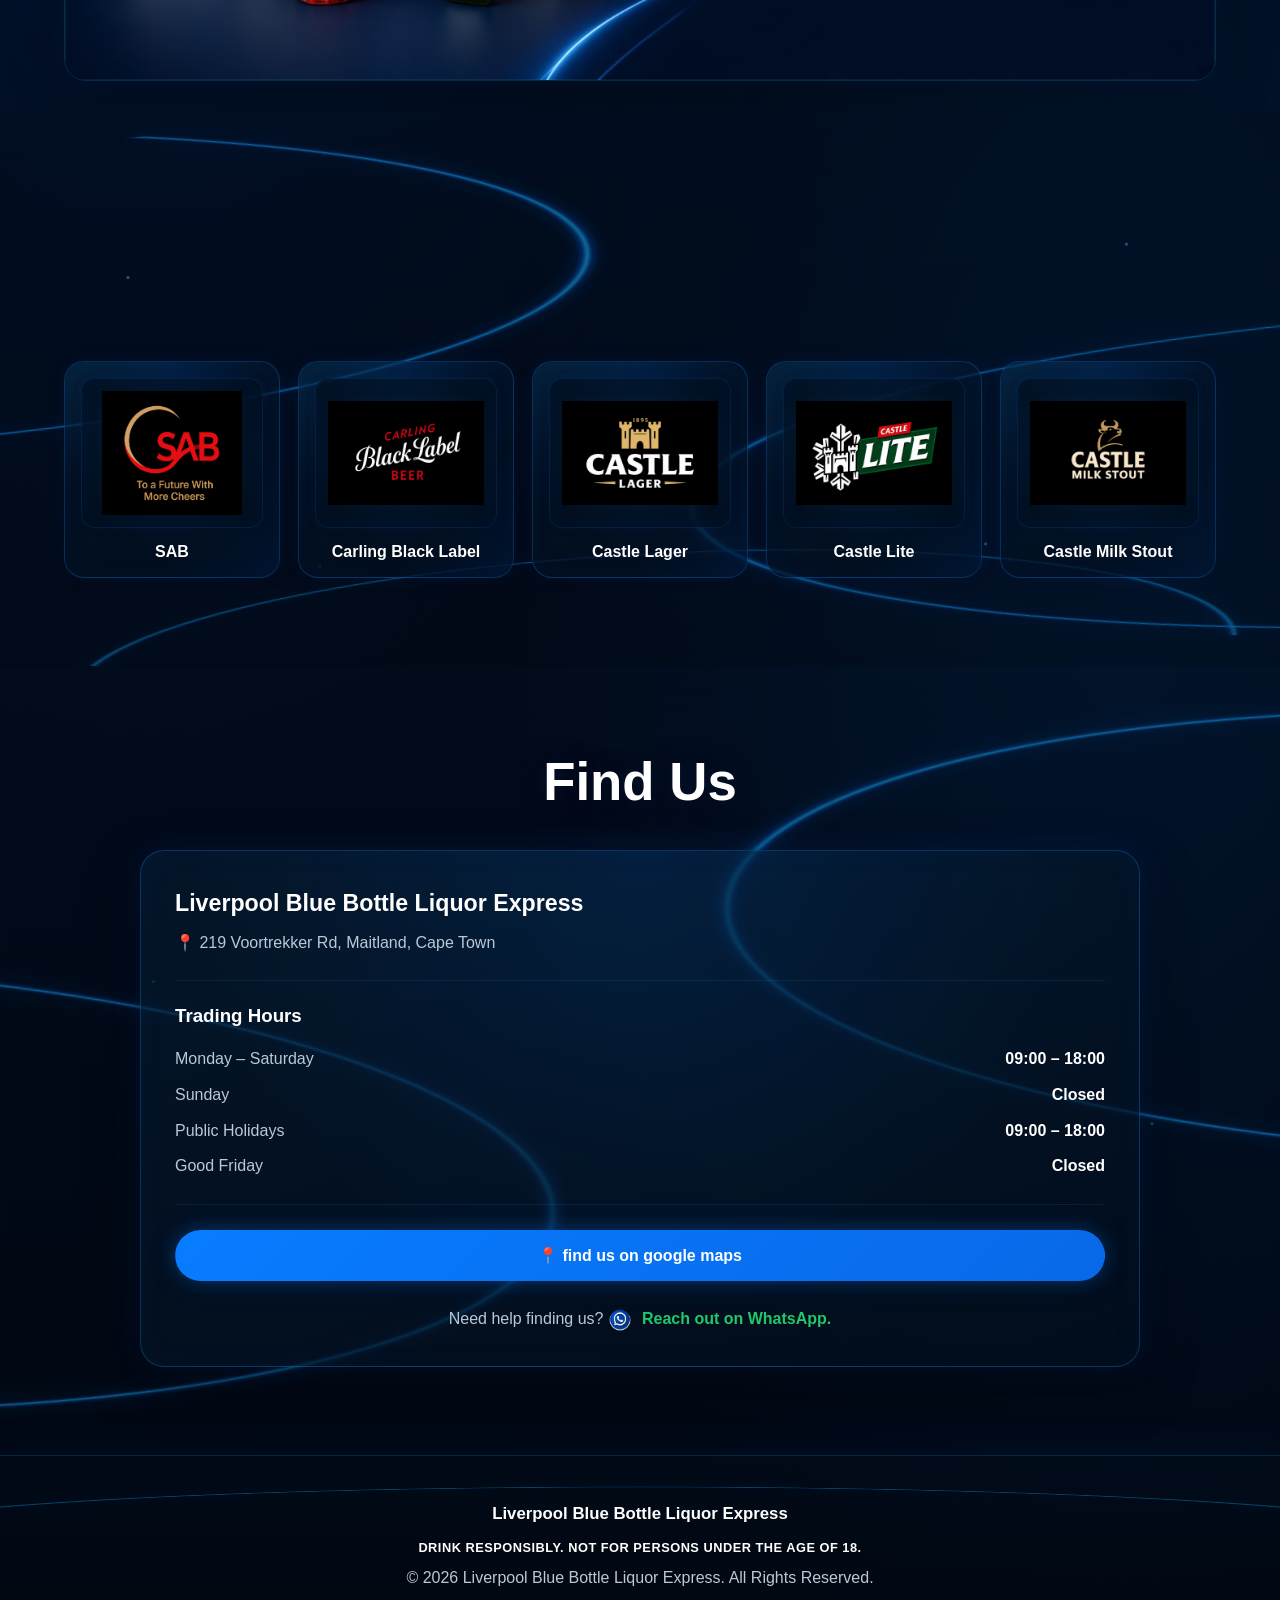
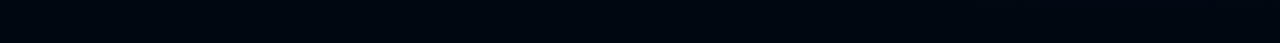
==== commit f8c88683: "V3 Website Stability Cleanup" ====
--- a/index.html
+++ b/index.html
@@ -5,7 +5,7 @@
 <meta content="width=device-width, initial-scale=1.0" name="viewport"/>
 <meta content="Liverpool Blue Bottle Liquor Express - current specials and great prices in Maitland, Cape Town." name="description"/>
 <title>Liverpool Blue Bottle Liquor Express</title>
-<link href="style.css" rel="stylesheet"/>
+<link href="style.css?v=20260920-4" rel="stylesheet"/>
 </head>
 <body data-page="home">
 <header class="site-header" id="siteHeader">
@@ -261,6 +261,6 @@
 <button aria-label="Back to top" class="back-top" id="backTop" type="button">
   ↑
 </button>
-<script src="catalog-data.js?v=20260920-3"></script><script src="catalog.js"></script><script src="script.js"></script>
+<script src="catalog-data.js?v=20260920-4"></script><script src="catalog.js?v=20260920-4"></script><script src="script.js?v=20260920-4"></script>
 </body>
 </html>
--- a/style.css
+++ b/style.css
@@ -1,2 +1,2 @@
-@import url("style-base.css");
-@import url("product-card-fix.css");
+@import url("style-base.css?v=20260920-4");
+@import url("product-card-fix.css?v=20260920-4");
